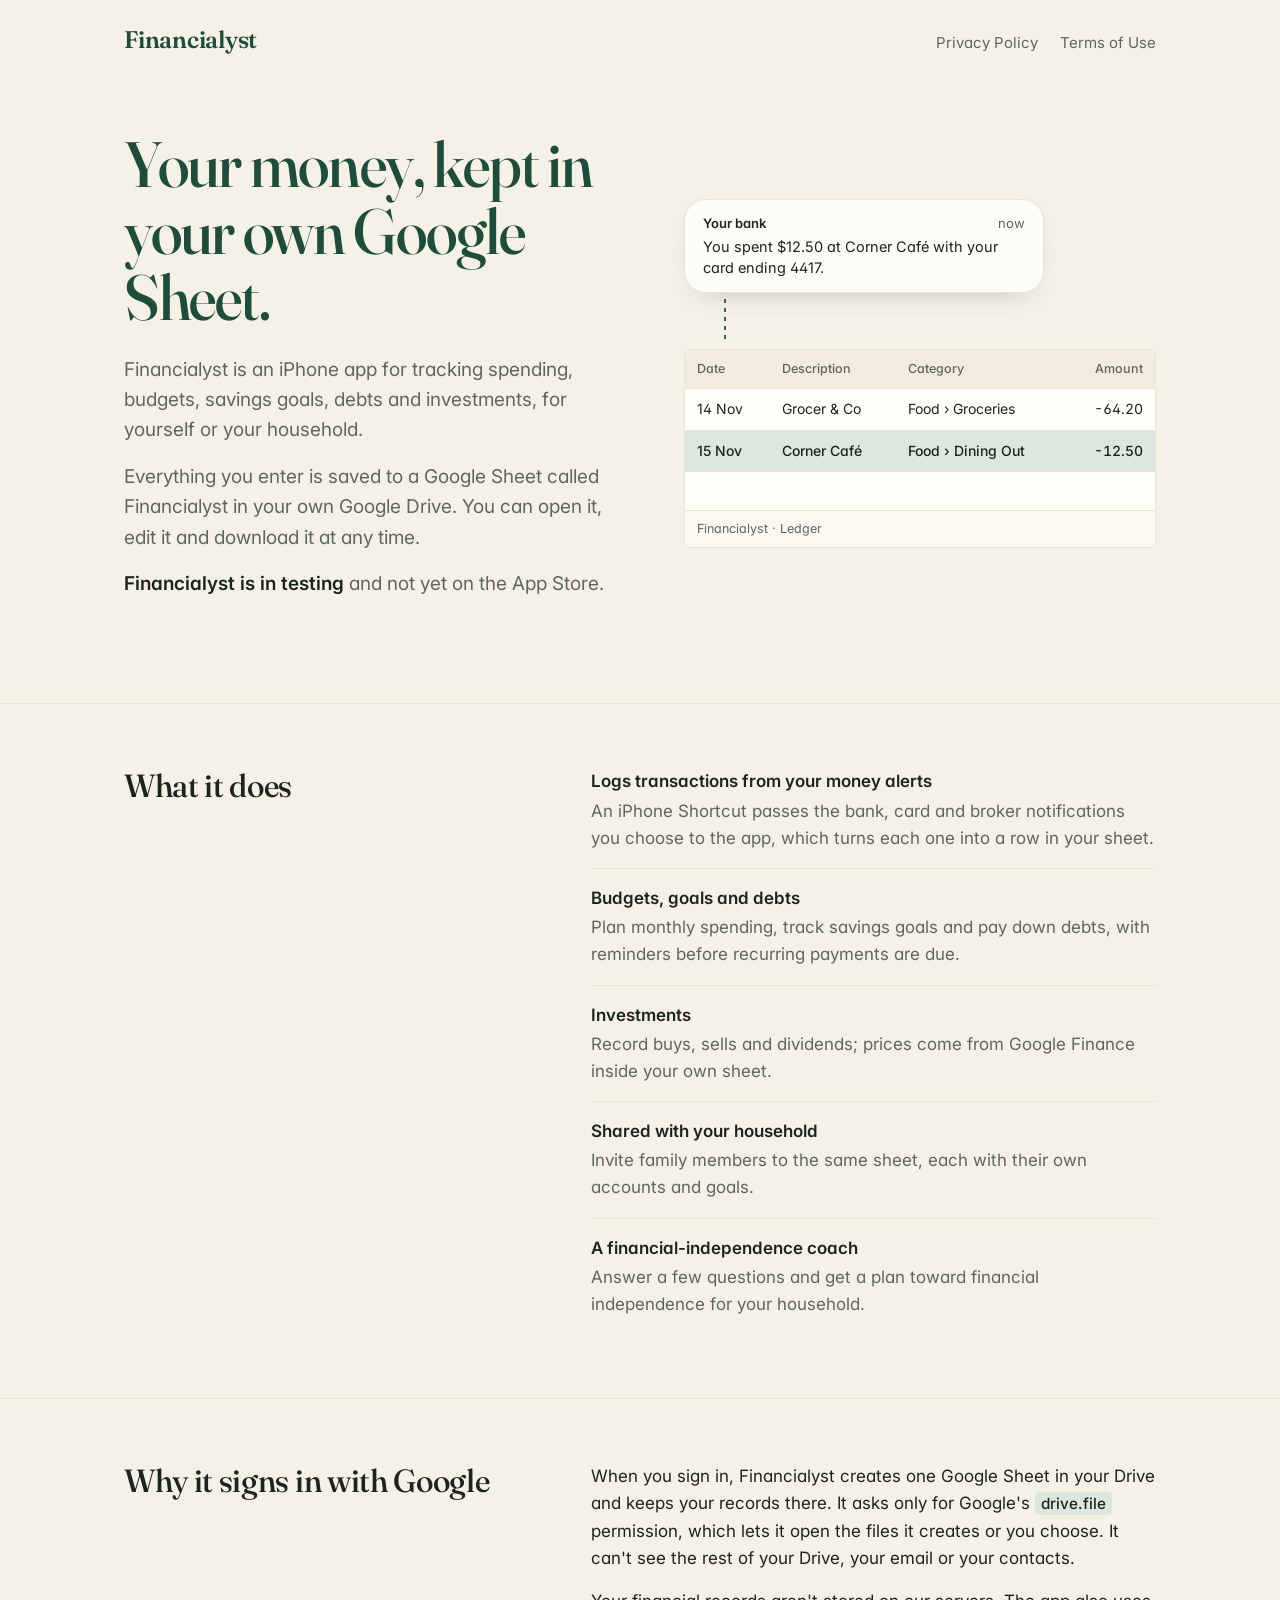
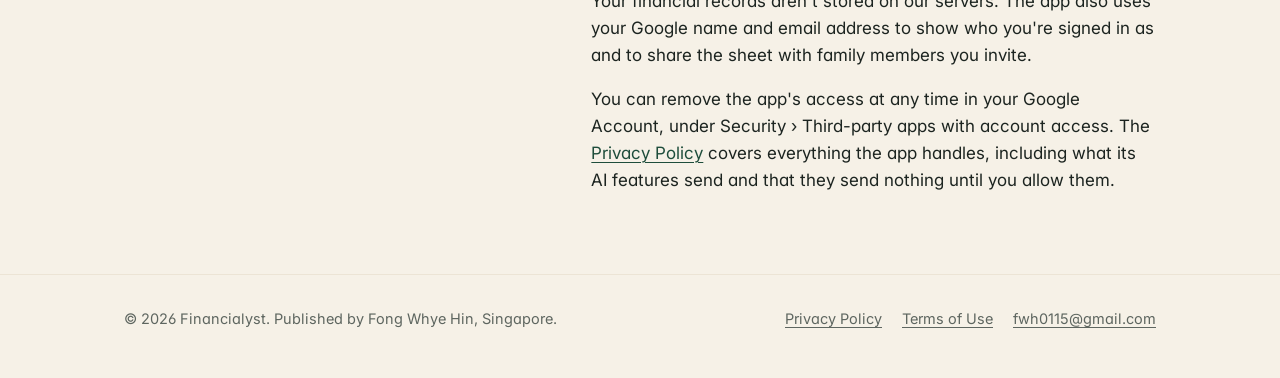
==== index.html @ 61cc6837 "Financialyst website: home page, Privacy Policy and Terms of Use Co-Authored-By: Claude Opus 5.5 <no" ====
<!doctype html>
<html lang="en">
<head>
<meta charset="utf-8">
<meta name="viewport" content="width=device-width, initial-scale=1">
<title>Financialyst</title>
<meta name="description" content="Financialyst is an iPhone app for tracking spending, budgets, goals, debts and investments, with everything saved to a Google Sheet in your own Google Drive.">
<link rel="preconnect" href="https://fonts.googleapis.com">
<link rel="preconnect" href="https://fonts.gstatic.com" crossorigin>
<link href="https://fonts.googleapis.com/css2?family=Fraunces:opsz,wght@9..144,500;9..144,600&family=Inter:wght@400;500;600&display=swap" rel="stylesheet">
<link rel="stylesheet" href="style.css">
</head>
<body>
<header class="site-head">
  <div class="wrap">
    <a class="wordmark" href="./">Financialyst</a>
    <nav class="site-nav" aria-label="Site">
      <a href="privacy/">Privacy Policy</a>
      <a href="terms/">Terms of Use</a>
    </nav>
  </div>
</header>

<main>
  <div class="wrap">
    <section class="hero">
      <div>
        <h1>Your money, kept in your own Google Sheet.</h1>
        <p>Financialyst is an iPhone app for tracking spending, budgets, savings goals, debts and investments, for yourself or your household.</p>
        <p>Everything you enter is saved to a Google Sheet called Financialyst in your own Google Drive. You can open it, edit it and download it at any time.</p>
        <p class="status"><strong>Financialyst is in testing</strong> and not yet on the App Store.</p>
      </div>

      <figure class="ledger" aria-label="Example: a card notification becomes a row in your Financialyst sheet">
        <div class="alert">
          <div class="from"><b>Your bank</b><span>now</span></div>
          You spent $12.50 at Corner Café with your card ending 4417.
        </div>
        <div class="flow" aria-hidden="true"></div>
        <div class="sheet">
          <table>
            <thead>
              <tr><th>Date</th><th>Description</th><th>Category</th><th class="amt">Amount</th></tr>
            </thead>
            <tbody>
              <tr><td>14 Nov</td><td>Grocer &amp; Co</td><td>Food › Groceries</td><td class="amt">-64.20</td></tr>
              <tr class="new"><td>15 Nov</td><td>Corner Café</td><td>Food › Dining Out</td><td class="amt">-12.50</td></tr>
              <tr class="blank"><td></td><td></td><td></td><td></td></tr>
            </tbody>
          </table>
          <div class="sheet-name">Financialyst · Ledger</div>
        </div>
      </figure>
    </section>
  </div>

  <section class="section">
    <div class="wrap split">
      <h2>What it does</h2>
      <ul class="features">
        <li><b>Logs transactions from your money alerts</b><span>An iPhone Shortcut passes the bank, card and broker notifications you choose to the app, which turns each one into a row in your sheet.</span></li>
        <li><b>Budgets, goals and debts</b><span>Plan monthly spending, track savings goals and pay down debts, with reminders before recurring payments are due.</span></li>
        <li><b>Investments</b><span>Record buys, sells and dividends; prices come from Google Finance inside your own sheet.</span></li>
        <li><b>Shared with your household</b><span>Invite family members to the same sheet, each with their own accounts and goals.</span></li>
        <li><b>A financial-independence coach</b><span>Answer a few questions and get a plan toward financial independence for your household.</span></li>
      </ul>
    </div>
  </section>

  <section class="section">
    <div class="wrap split">
      <h2>Why it signs in with Google</h2>
      <div class="prose">
        <p>When you sign in, Financialyst creates one Google Sheet in your Drive and keeps your records there. It asks only for Google's <code>drive.file</code> permission, which lets it open the files it creates or you choose. It can't see the rest of your Drive, your email or your contacts.</p>
        <p>Your financial records aren't stored on our servers. The app also uses your Google name and email address to show who you're signed in as and to share the sheet with family members you invite.</p>
        <p>You can remove the app's access at any time in your Google Account, under Security › Third-party apps with account access. The <a href="privacy/">Privacy Policy</a> covers everything the app handles, including what its AI features send and that they send nothing until you allow them.</p>
      </div>
    </div>
  </section>
</main>

<footer class="site-foot">
  <div class="wrap">
    <span>© 2026 Financialyst. Published by Fong Whye Hin, Singapore.</span>
    <nav aria-label="Footer">
      <a href="privacy/">Privacy Policy</a>
      <a href="terms/">Terms of Use</a>
      <a href="mailto:fwh0115@gmail.com">fwh0115@gmail.com</a>
    </nav>
  </div>
</footer>
</body>
</html>
---- style.css ----
:root {
  --cream: #F6F1E7;
  --paper: #FFFDF8;
  --rule: #ECE4D5;
  --ink: #1C2420;
  --muted: #5E6660;
  --green: #1E4D3B;
  --tick: #2F6B52;
  --sage: #DCE8DF;
  --serif: "Fraunces", Georgia, "Times New Roman", serif;
  --sans: "Inter", -apple-system, BlinkMacSystemFont, "Segoe UI", Roboto, sans-serif;
}

*, *::before, *::after { box-sizing: border-box; }

html { -webkit-text-size-adjust: 100%; }

body {
  margin: 0;
  background: var(--cream);
  color: var(--ink);
  font: 400 17px/1.6 var(--sans);
  font-feature-settings: "cv11", "ss01";
}

a { color: var(--green); text-underline-offset: 3px; text-decoration-thickness: 1px; }
a:hover { text-decoration-thickness: 2px; }
a:focus-visible { outline: 2px solid var(--green); outline-offset: 3px; border-radius: 3px; }

.wrap { max-width: 1080px; margin: 0 auto; padding: 0 24px; }

/* Header */
.site-head { padding: 28px 0; }
.site-head .wrap { display: flex; align-items: baseline; justify-content: space-between; gap: 16px; flex-wrap: wrap; }
.wordmark {
  font: 600 24px/1 var(--serif);
  font-variation-settings: "opsz" 48;
  letter-spacing: -0.01em;
  color: var(--green);
  text-decoration: none;
}
.site-nav { display: flex; gap: 22px; font-size: 15px; }
.site-nav a { color: var(--muted); text-decoration: none; }
.site-nav a:hover, .site-nav a[aria-current="page"] { color: var(--ink); text-decoration: underline; }

/* Home: hero */
.hero { display: grid; grid-template-columns: 1.05fr 1fr; gap: 64px; align-items: center; padding: 48px 0 88px; }
.hero h1 {
  font: 500 clamp(40px, 5.6vw, 64px)/1.04 var(--serif);
  font-variation-settings: "opsz" 144;
  letter-spacing: -0.02em;
  margin: 0 0 24px;
  color: var(--green);
}
.hero p { font-size: 19px; color: var(--muted); max-width: 34em; margin: 0 0 16px; }
.status { font-size: 15px; color: var(--muted); margin-top: 28px; }
.status strong { color: var(--ink); font-weight: 600; }

/* The ledger: an alert becomes a row */
.hero > * { min-width: 0; }
.ledger { position: relative; margin: 0; }
.alert {
  background: rgba(255, 253, 248, 0.92);
  border: 1px solid var(--rule);
  border-radius: 22px;
  padding: 14px 18px;
  box-shadow: 0 10px 30px -18px rgba(30, 77, 59, 0.45);
  max-width: 360px;
  font-size: 14.5px;
  line-height: 1.45;
}
.alert .from { display: flex; justify-content: space-between; font-size: 13px; color: var(--muted); margin-bottom: 4px; }
.alert .from b { color: var(--ink); font-weight: 600; }
.flow { width: 2px; height: 44px; margin: 6px 0 6px 40px; background: repeating-linear-gradient(var(--tick) 0 4px, transparent 4px 9px); }
.sheet {
  background: var(--paper);
  border: 1px solid var(--rule);
  border-radius: 6px;
  overflow-x: auto;
  font-size: 14px;
}
.sheet table { width: 100%; border-collapse: collapse; }
.sheet th, .sheet td { padding: 9px 12px; text-align: left; border-bottom: 1px solid var(--rule); white-space: nowrap; }
.sheet th { font-weight: 500; color: var(--muted); background: #F2ECE0; font-size: 12.5px; }
.sheet td.amt, .sheet th.amt { text-align: right; font-variant-numeric: tabular-nums; }
.sheet tr.new td { background: var(--sage); color: var(--ink); font-weight: 500; }
.sheet tr.blank td { height: 38px; }
.sheet tr:last-child td { border-bottom: 0; }
.sheet-name { padding: 8px 12px; font-size: 12.5px; color: var(--muted); border-top: 1px solid var(--rule); background: #FBF8F1; }

/* Home: sections */
.section { padding: 64px 0; border-top: 1px solid var(--rule); }
.section h2 {
  font: 500 32px/1.15 var(--serif);
  font-variation-settings: "opsz" 72;
  letter-spacing: -0.01em;
  margin: 0 0 20px;
  color: var(--ink);
}
.split { display: grid; grid-template-columns: 1fr 1.4fr; gap: 64px; }
.prose { max-width: 38em; }
.prose p { margin: 0 0 16px; }
.features { list-style: none; padding: 0; margin: 0; }
.features li { padding: 16px 0; border-bottom: 1px solid var(--rule); }
.features li:first-child { padding-top: 0; }
.features li:last-child { border-bottom: 0; }
.features b { display: block; font-weight: 600; margin-bottom: 2px; }
.features span { color: var(--muted); }

/* Policy pages */
.doc { max-width: 44em; padding: 24px 0 80px; }
.doc h1 {
  font: 500 clamp(36px, 5vw, 48px)/1.1 var(--serif);
  font-variation-settings: "opsz" 144;
  letter-spacing: -0.02em;
  color: var(--green);
  margin: 16px 0 8px;
}
.doc .updated { color: var(--muted); font-size: 15px; margin: 0 0 32px; }
.doc h2 {
  font: 500 26px/1.2 var(--serif);
  font-variation-settings: "opsz" 48;
  margin: 48px 0 12px;
  scroll-margin-top: 24px;
}
.doc h3 { font: 600 18px/1.35 var(--sans); margin: 28px 0 8px; scroll-margin-top: 24px; }
.doc p, .doc li { max-width: 40em; }
.doc ul { padding-left: 1.2em; }
.doc li { margin-bottom: 8px; }
code { font: 500 0.9em/1 var(--sans); background: var(--sage); padding: 2px 6px; border-radius: 4px; }
.doc .contents { background: var(--paper); border: 1px solid var(--rule); border-radius: 10px; padding: 18px 22px; margin: 0 0 8px; }
.doc .contents p { margin: 0 0 8px; font-weight: 600; }
.doc .contents ul { margin: 0; padding: 0; list-style: none; columns: 2; column-gap: 32px; font-size: 15px; }
.doc .contents li { margin-bottom: 4px; break-inside: avoid; }

/* Footer */
.site-foot { border-top: 1px solid var(--rule); padding: 32px 0 48px; font-size: 14.5px; color: var(--muted); }
.site-foot .wrap { display: flex; justify-content: space-between; gap: 16px 32px; flex-wrap: wrap; }
.site-foot nav { display: flex; gap: 20px; flex-wrap: wrap; }
.site-foot a { color: var(--muted); }

@media (max-width: 820px) {
  .hero { grid-template-columns: 1fr; gap: 48px; padding: 24px 0 64px; }
  .split { grid-template-columns: 1fr; gap: 8px; }
  .section { padding: 48px 0; }
  .doc .contents ul { columns: 1; }
}
@media (max-width: 480px) {
  .wrap { padding: 0 16px; }
  .sheet th:nth-child(1), .sheet td:nth-child(1) { display: none; }
  .sheet th, .sheet td { padding: 9px 10px; }
}
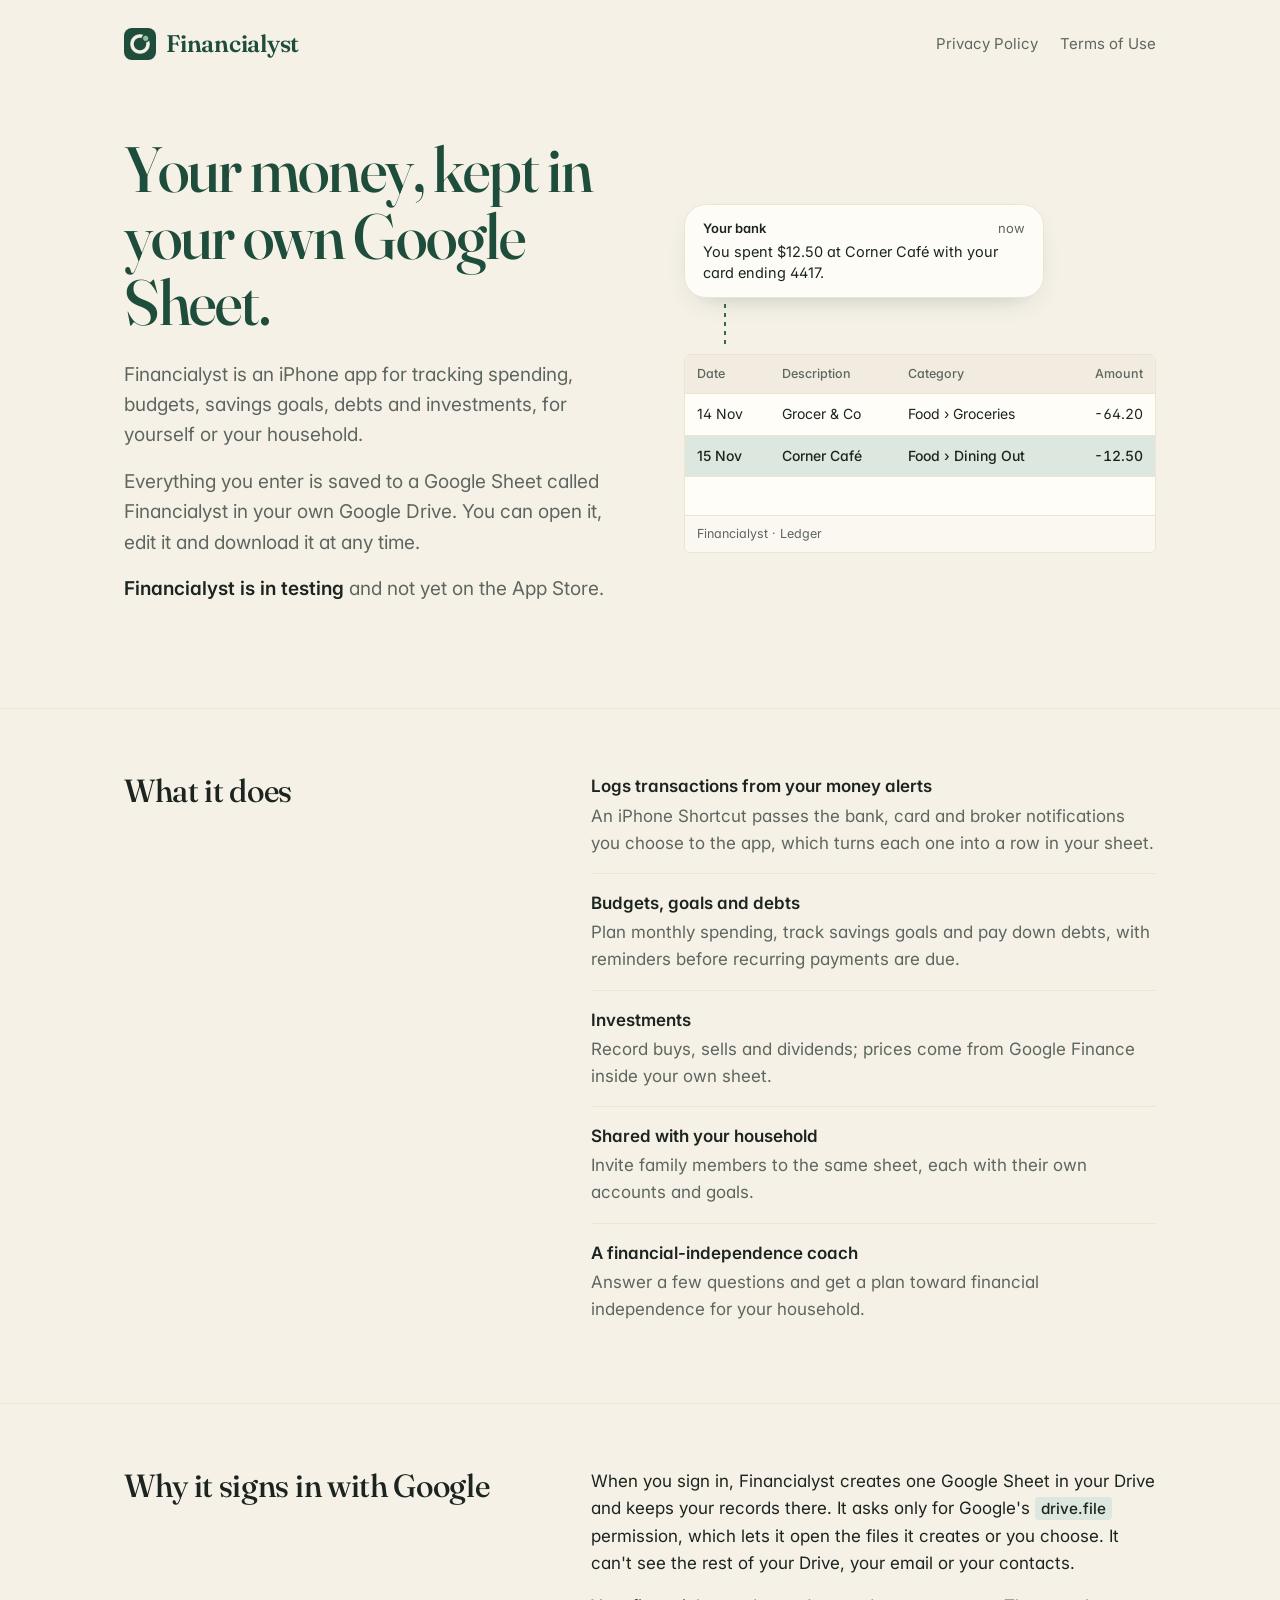
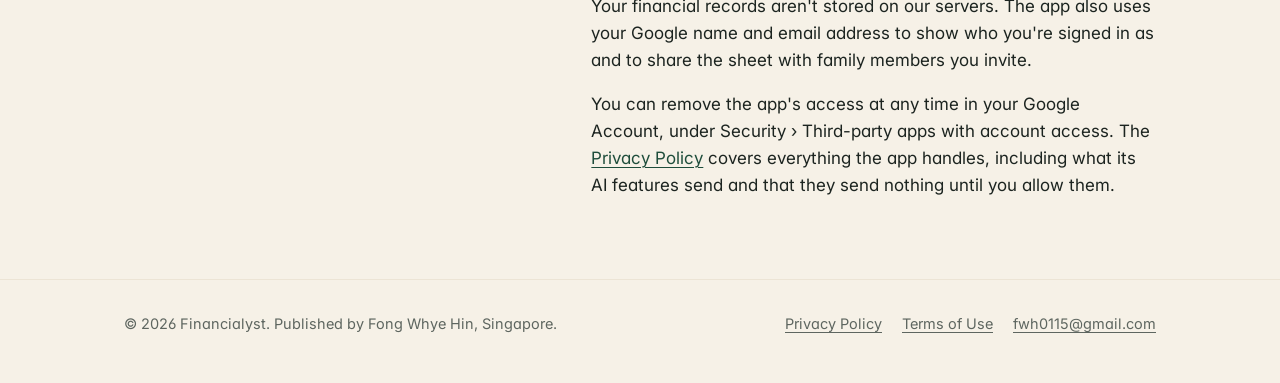
==== commit 702e0ba5: "Add the Financialyst app icon: tab icon, home-screen icon and beside the wordmark Co-Authored-By: Cl" ====
--- a/index.html
+++ b/index.html
@@ -8,12 +8,15 @@
 <link rel="preconnect" href="https://fonts.googleapis.com">
 <link rel="preconnect" href="https://fonts.gstatic.com" crossorigin>
 <link href="https://fonts.googleapis.com/css2?family=Fraunces:opsz,wght@9..144,500;9..144,600&family=Inter:wght@400;500;600&display=swap" rel="stylesheet">
+<link rel="icon" type="image/png" sizes="32x32" href="assets/icon-32.png">
+<link rel="icon" type="image/png" sizes="192x192" href="assets/icon-192.png">
+<link rel="apple-touch-icon" href="assets/icon-180.png">
 <link rel="stylesheet" href="style.css">
 </head>
 <body>
 <header class="site-head">
   <div class="wrap">
-    <a class="wordmark" href="./">Financialyst</a>
+    <a class="wordmark" href="./"><img src="assets/icon-96.png" alt="" width="32" height="32">Financialyst</a>
     <nav class="site-nav" aria-label="Site">
       <a href="privacy/">Privacy Policy</a>
       <a href="terms/">Terms of Use</a>
--- a/style.css
+++ b/style.css
@@ -31,14 +31,18 @@
 
 /* Header */
 .site-head { padding: 28px 0; }
-.site-head .wrap { display: flex; align-items: baseline; justify-content: space-between; gap: 16px; flex-wrap: wrap; }
+.site-head .wrap { display: flex; align-items: center; justify-content: space-between; gap: 16px; flex-wrap: wrap; }
 .wordmark {
   font: 600 24px/1 var(--serif);
   font-variation-settings: "opsz" 48;
   letter-spacing: -0.01em;
   color: var(--green);
   text-decoration: none;
+  display: inline-flex;
+  align-items: center;
+  gap: 10px;
 }
+.wordmark img { width: 32px; height: 32px; border-radius: 8px; flex: none; }
 .site-nav { display: flex; gap: 22px; font-size: 15px; }
 .site-nav a { color: var(--muted); text-decoration: none; }
 .site-nav a:hover, .site-nav a[aria-current="page"] { color: var(--ink); text-decoration: underline; }
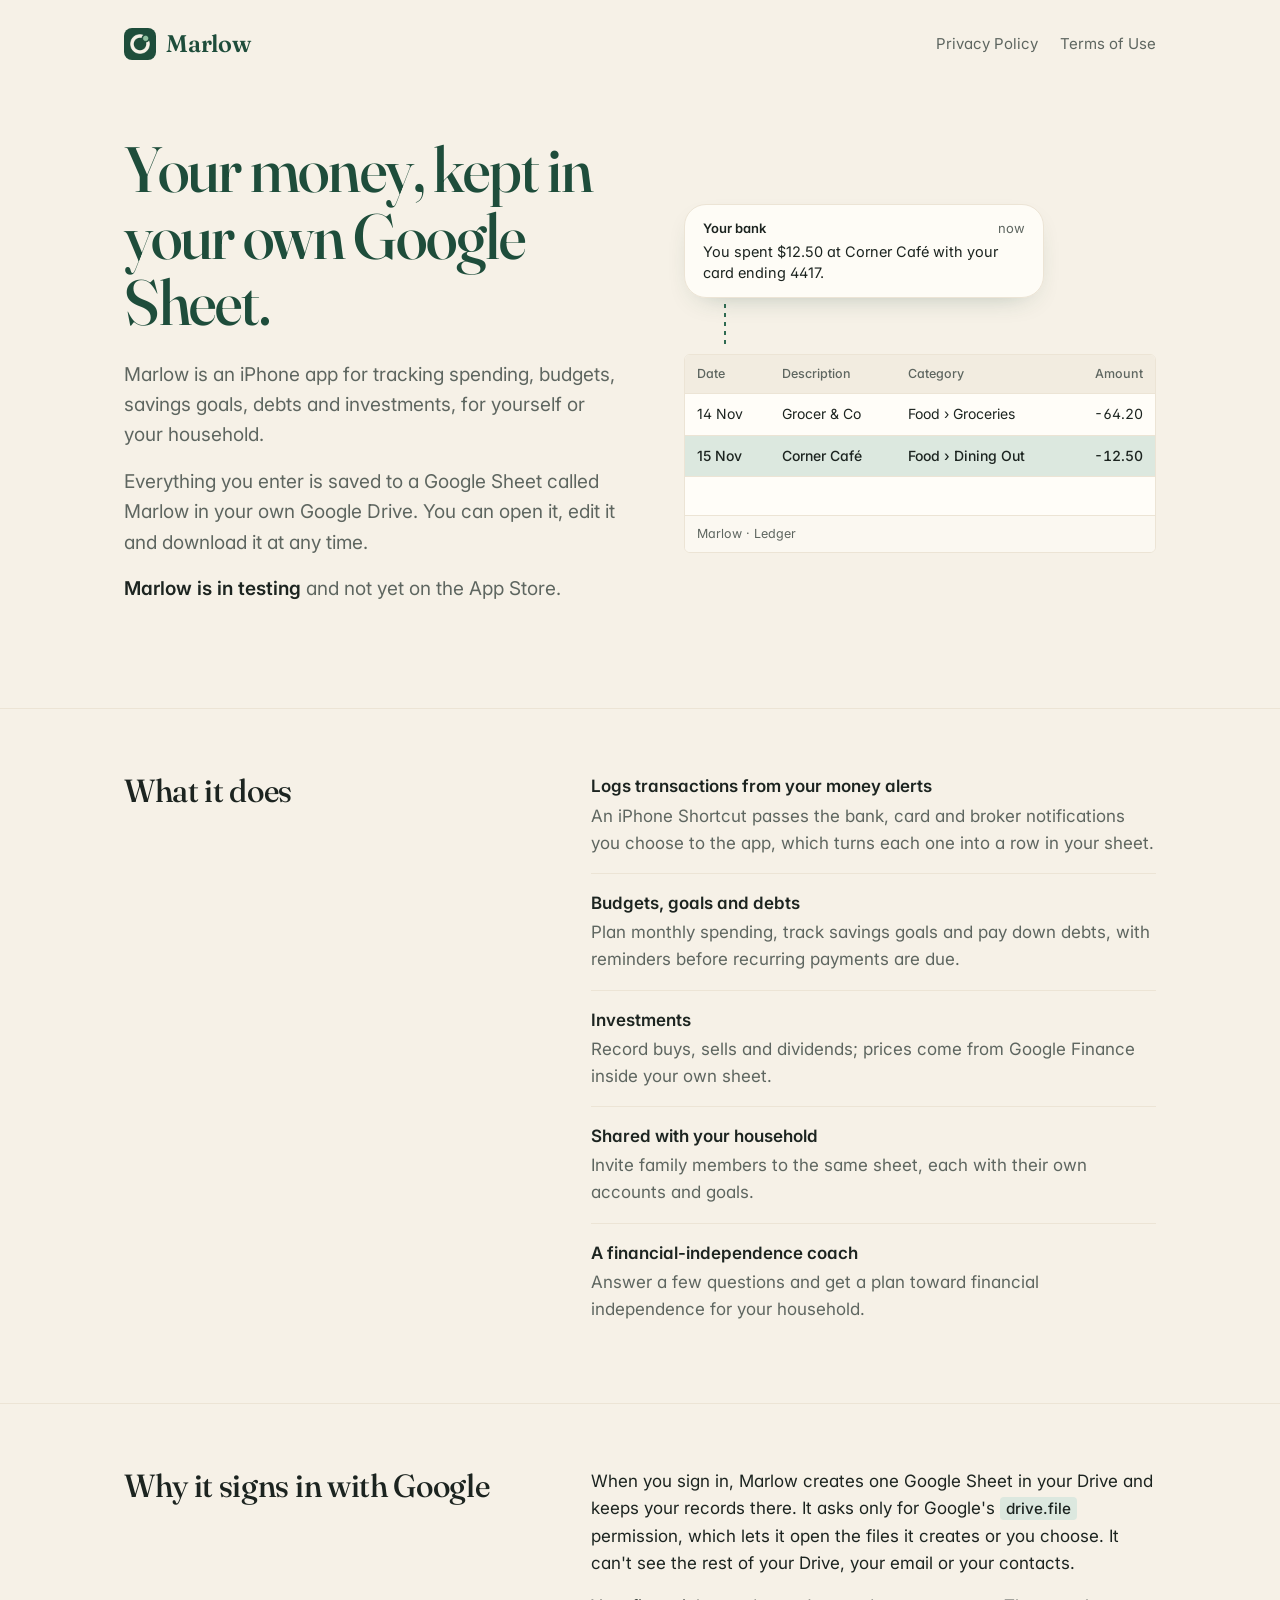
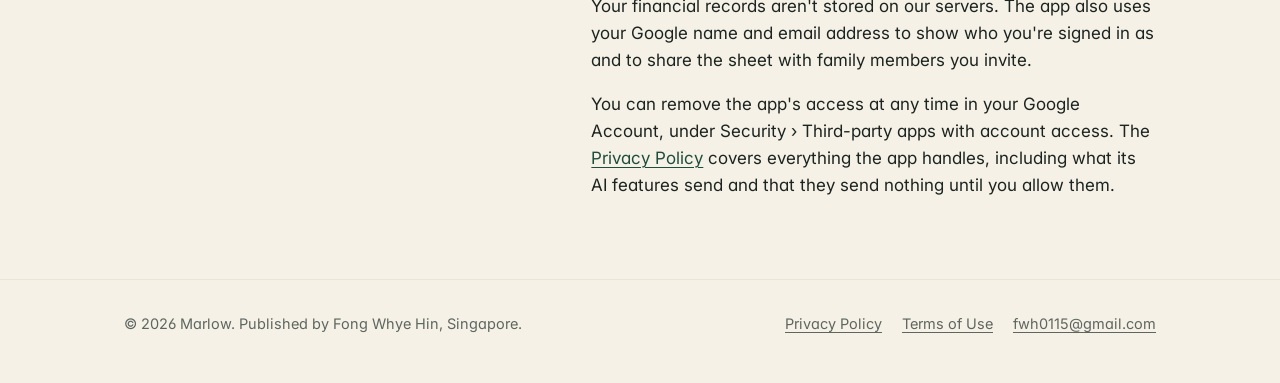
==== commit a7199bf7: "Renamed Marlow: home page, policies from the app (privacy 19 Nov 2026), README Co-Authored-By: Claud" ====
--- a/index.html
+++ b/index.html
@@ -3,8 +3,8 @@
 <head>
 <meta charset="utf-8">
 <meta name="viewport" content="width=device-width, initial-scale=1">
-<title>Financialyst</title>
-<meta name="description" content="Financialyst is an iPhone app for tracking spending, budgets, goals, debts and investments, with everything saved to a Google Sheet in your own Google Drive.">
+<title>Marlow</title>
+<meta name="description" content="Marlow is an iPhone app for tracking spending, budgets, goals, debts and investments, with everything saved to a Google Sheet in your own Google Drive.">
 <link rel="preconnect" href="https://fonts.googleapis.com">
 <link rel="preconnect" href="https://fonts.gstatic.com" crossorigin>
 <link href="https://fonts.googleapis.com/css2?family=Fraunces:opsz,wght@9..144,500;9..144,600&family=Inter:wght@400;500;600&display=swap" rel="stylesheet">
@@ -16,7 +16,7 @@
 <body>
 <header class="site-head">
   <div class="wrap">
-    <a class="wordmark" href="./"><img src="assets/icon-96.png" alt="" width="32" height="32">Financialyst</a>
+    <a class="wordmark" href="./"><img src="assets/icon-96.png" alt="" width="32" height="32">Marlow</a>
     <nav class="site-nav" aria-label="Site">
       <a href="privacy/">Privacy Policy</a>
       <a href="terms/">Terms of Use</a>
@@ -29,12 +29,12 @@
     <section class="hero">
       <div>
         <h1>Your money, kept in your own Google Sheet.</h1>
-        <p>Financialyst is an iPhone app for tracking spending, budgets, savings goals, debts and investments, for yourself or your household.</p>
-        <p>Everything you enter is saved to a Google Sheet called Financialyst in your own Google Drive. You can open it, edit it and download it at any time.</p>
-        <p class="status"><strong>Financialyst is in testing</strong> and not yet on the App Store.</p>
+        <p>Marlow is an iPhone app for tracking spending, budgets, savings goals, debts and investments, for yourself or your household.</p>
+        <p>Everything you enter is saved to a Google Sheet called Marlow in your own Google Drive. You can open it, edit it and download it at any time.</p>
+        <p class="status"><strong>Marlow is in testing</strong> and not yet on the App Store.</p>
       </div>
 
-      <figure class="ledger" aria-label="Example: a card notification becomes a row in your Financialyst sheet">
+      <figure class="ledger" aria-label="Example: a card notification becomes a row in your Marlow sheet">
         <div class="alert">
           <div class="from"><b>Your bank</b><span>now</span></div>
           You spent $12.50 at Corner Café with your card ending 4417.
@@ -51,7 +51,7 @@
               <tr class="blank"><td></td><td></td><td></td><td></td></tr>
             </tbody>
           </table>
-          <div class="sheet-name">Financialyst · Ledger</div>
+          <div class="sheet-name">Marlow · Ledger</div>
         </div>
       </figure>
     </section>
@@ -74,7 +74,7 @@
     <div class="wrap split">
       <h2>Why it signs in with Google</h2>
       <div class="prose">
-        <p>When you sign in, Financialyst creates one Google Sheet in your Drive and keeps your records there. It asks only for Google's <code>drive.file</code> permission, which lets it open the files it creates or you choose. It can't see the rest of your Drive, your email or your contacts.</p>
+        <p>When you sign in, Marlow creates one Google Sheet in your Drive and keeps your records there. It asks only for Google's <code>drive.file</code> permission, which lets it open the files it creates or you choose. It can't see the rest of your Drive, your email or your contacts.</p>
         <p>Your financial records aren't stored on our servers. The app also uses your Google name and email address to show who you're signed in as and to share the sheet with family members you invite.</p>
         <p>You can remove the app's access at any time in your Google Account, under Security › Third-party apps with account access. The <a href="privacy/">Privacy Policy</a> covers everything the app handles, including what its AI features send and that they send nothing until you allow them.</p>
       </div>
@@ -84,7 +84,7 @@
 
 <footer class="site-foot">
   <div class="wrap">
-    <span>© 2026 Financialyst. Published by Fong Whye Hin, Singapore.</span>
+    <span>© 2026 Marlow. Published by Fong Whye Hin, Singapore.</span>
     <nav aria-label="Footer">
       <a href="privacy/">Privacy Policy</a>
       <a href="terms/">Terms of Use</a>
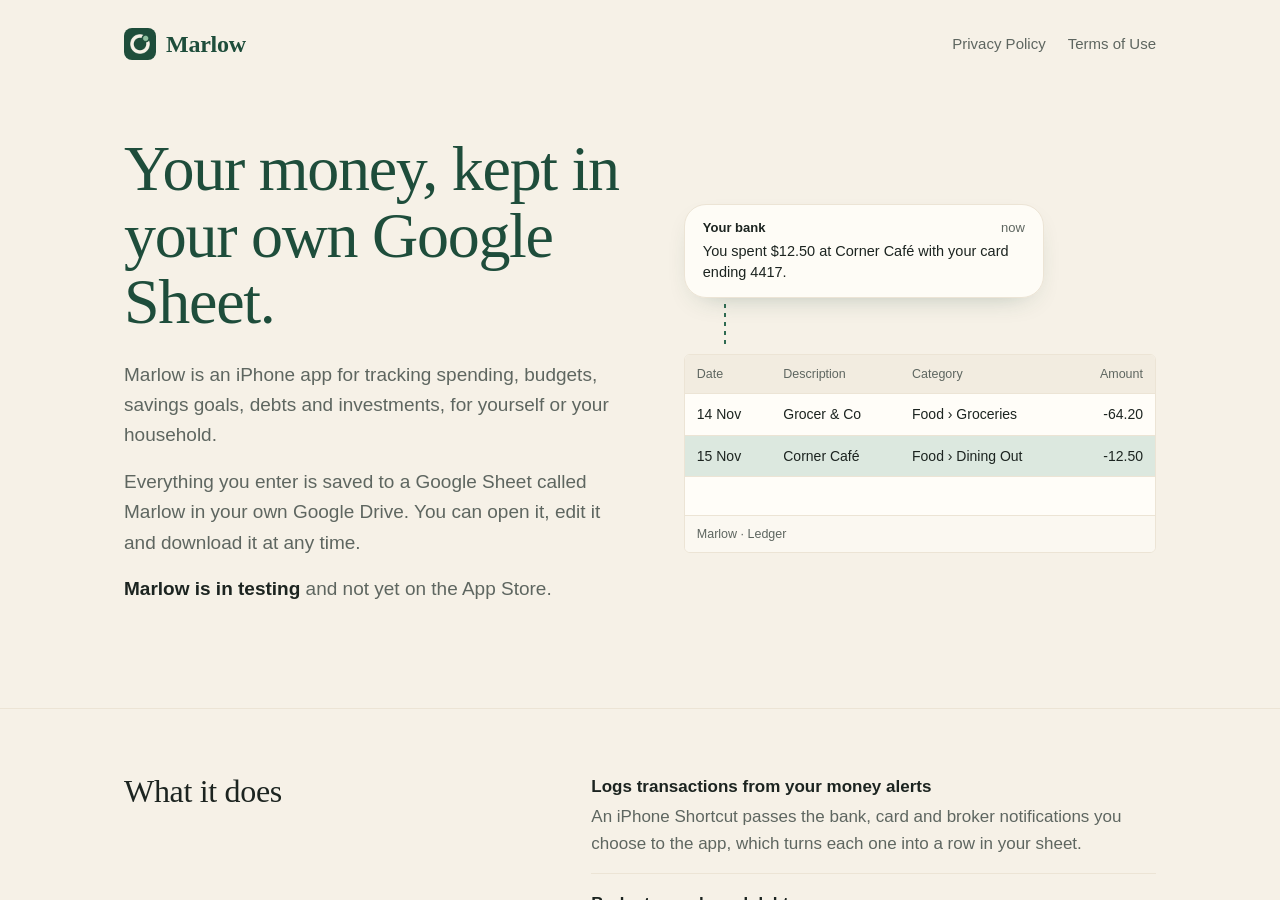
==== commit d4a5b296: "One site: Marlow moves to marlow/ in the fwh0115.github.io user site; the root sends visitors there " ====
--- a/index.html
+++ b/index.html
@@ -2,95 +2,12 @@
 <html lang="en">
 <head>
 <meta charset="utf-8">
-<meta name="viewport" content="width=device-width, initial-scale=1">
 <title>Marlow</title>
-<meta name="description" content="Marlow is an iPhone app for tracking spending, budgets, goals, debts and investments, with everything saved to a Google Sheet in your own Google Drive.">
-<link rel="preconnect" href="https://fonts.googleapis.com">
-<link rel="preconnect" href="https://fonts.gstatic.com" crossorigin>
-<link href="https://fonts.googleapis.com/css2?family=Fraunces:opsz,wght@9..144,500;9..144,600&family=Inter:wght@400;500;600&display=swap" rel="stylesheet">
-<link rel="icon" type="image/png" sizes="32x32" href="assets/icon-32.png">
-<link rel="icon" type="image/png" sizes="192x192" href="assets/icon-192.png">
-<link rel="apple-touch-icon" href="assets/icon-180.png">
-<link rel="stylesheet" href="style.css">
+<!-- The site's root only sends visitors to Marlow; everything lives under /marlow/. -->
+<meta http-equiv="refresh" content="0; url=/marlow/">
+<link rel="canonical" href="https://fwh0115.github.io/marlow/">
 </head>
 <body>
-<header class="site-head">
-  <div class="wrap">
-    <a class="wordmark" href="./"><img src="assets/icon-96.png" alt="" width="32" height="32">Marlow</a>
-    <nav class="site-nav" aria-label="Site">
-      <a href="privacy/">Privacy Policy</a>
-      <a href="terms/">Terms of Use</a>
-    </nav>
-  </div>
-</header>
-
-<main>
-  <div class="wrap">
-    <section class="hero">
-      <div>
-        <h1>Your money, kept in your own Google Sheet.</h1>
-        <p>Marlow is an iPhone app for tracking spending, budgets, savings goals, debts and investments, for yourself or your household.</p>
-        <p>Everything you enter is saved to a Google Sheet called Marlow in your own Google Drive. You can open it, edit it and download it at any time.</p>
-        <p class="status"><strong>Marlow is in testing</strong> and not yet on the App Store.</p>
-      </div>
-
-      <figure class="ledger" aria-label="Example: a card notification becomes a row in your Marlow sheet">
-        <div class="alert">
-          <div class="from"><b>Your bank</b><span>now</span></div>
-          You spent $12.50 at Corner Café with your card ending 4417.
-        </div>
-        <div class="flow" aria-hidden="true"></div>
-        <div class="sheet">
-          <table>
-            <thead>
-              <tr><th>Date</th><th>Description</th><th>Category</th><th class="amt">Amount</th></tr>
-            </thead>
-            <tbody>
-              <tr><td>14 Nov</td><td>Grocer &amp; Co</td><td>Food › Groceries</td><td class="amt">-64.20</td></tr>
-              <tr class="new"><td>15 Nov</td><td>Corner Café</td><td>Food › Dining Out</td><td class="amt">-12.50</td></tr>
-              <tr class="blank"><td></td><td></td><td></td><td></td></tr>
-            </tbody>
-          </table>
-          <div class="sheet-name">Marlow · Ledger</div>
-        </div>
-      </figure>
-    </section>
-  </div>
-
-  <section class="section">
-    <div class="wrap split">
-      <h2>What it does</h2>
-      <ul class="features">
-        <li><b>Logs transactions from your money alerts</b><span>An iPhone Shortcut passes the bank, card and broker notifications you choose to the app, which turns each one into a row in your sheet.</span></li>
-        <li><b>Budgets, goals and debts</b><span>Plan monthly spending, track savings goals and pay down debts, with reminders before recurring payments are due.</span></li>
-        <li><b>Investments</b><span>Record buys, sells and dividends; prices come from Google Finance inside your own sheet.</span></li>
-        <li><b>Shared with your household</b><span>Invite family members to the same sheet, each with their own accounts and goals.</span></li>
-        <li><b>A financial-independence coach</b><span>Answer a few questions and get a plan toward financial independence for your household.</span></li>
-      </ul>
-    </div>
-  </section>
-
-  <section class="section">
-    <div class="wrap split">
-      <h2>Why it signs in with Google</h2>
-      <div class="prose">
-        <p>When you sign in, Marlow creates one Google Sheet in your Drive and keeps your records there. It asks only for Google's <code>drive.file</code> permission, which lets it open the files it creates or you choose. It can't see the rest of your Drive, your email or your contacts.</p>
-        <p>Your financial records aren't stored on our servers. The app also uses your Google name and email address to show who you're signed in as and to share the sheet with family members you invite.</p>
-        <p>You can remove the app's access at any time in your Google Account, under Security › Third-party apps with account access. The <a href="privacy/">Privacy Policy</a> covers everything the app handles, including what its AI features send and that they send nothing until you allow them.</p>
-      </div>
-    </div>
-  </section>
-</main>
-
-<footer class="site-foot">
-  <div class="wrap">
-    <span>© 2026 Marlow. Published by Fong Whye Hin, Singapore.</span>
-    <nav aria-label="Footer">
-      <a href="privacy/">Privacy Policy</a>
-      <a href="terms/">Terms of Use</a>
-      <a href="mailto:fwh0115@gmail.com">fwh0115@gmail.com</a>
-    </nav>
-  </div>
-</footer>
+<p><a href="/marlow/">Marlow</a></p>
 </body>
 </html>
